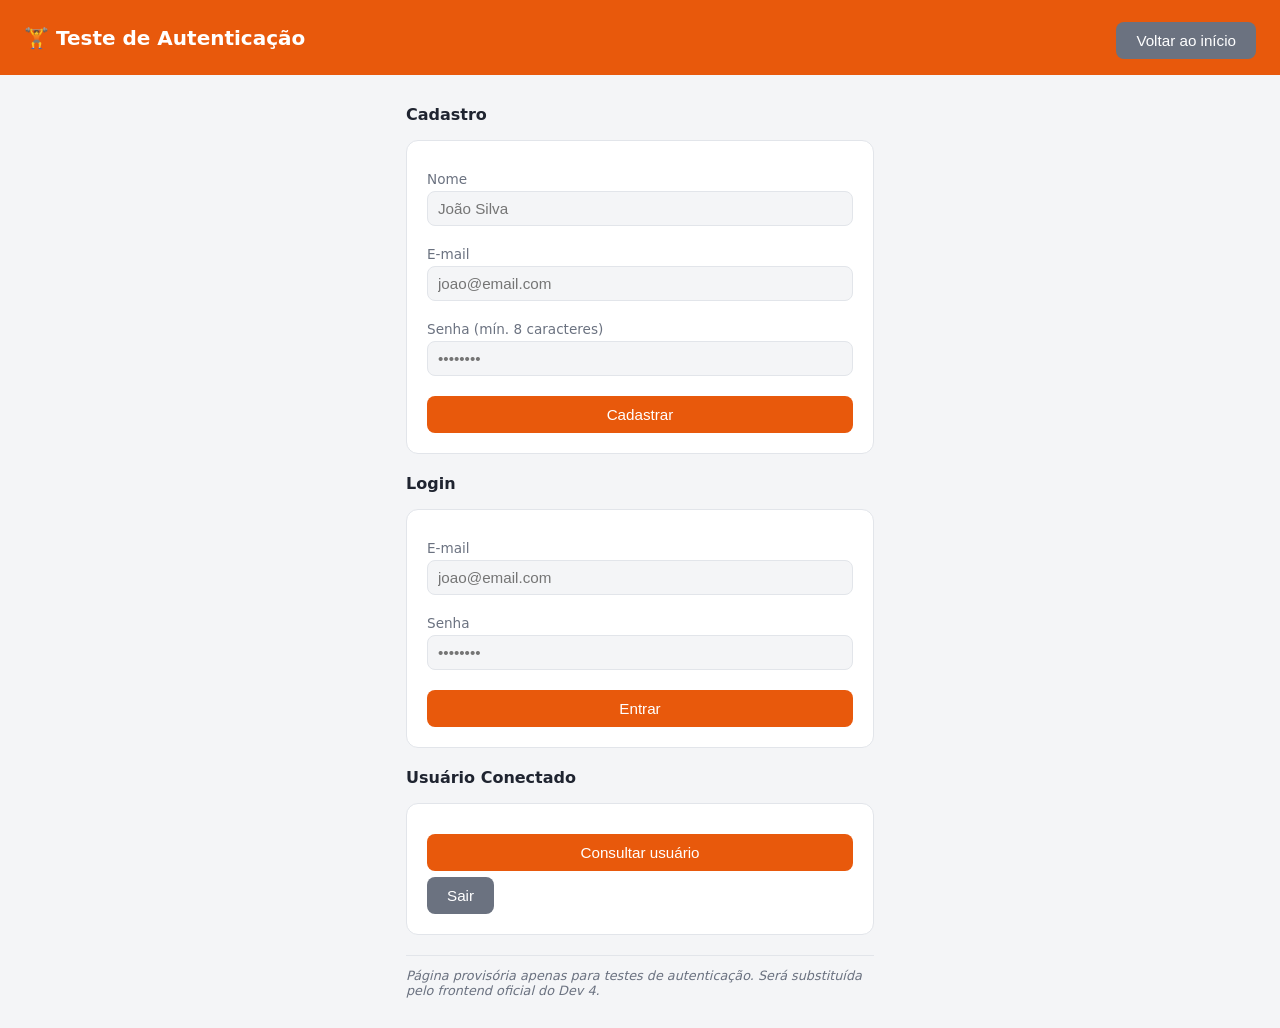
==== public/teste-auth.html @ 7e8d9509 "Implementa autenticacao Flask e atualiza documentacao" ====
<!DOCTYPE html>
<html lang="pt-BR">
<head>
<meta charset="UTF-8">
<meta name="viewport" content="width=device-width, initial-scale=1">
<title>Teste de Autenticação - FitFATEC</title>
<style>
  * { box-sizing: border-box; }
  body { font-family: system-ui, -apple-system, "Segoe UI", sans-serif; margin: 0; background: #f4f5f7; color: #1f2430; }
  header { background: #e8590c; color: #fff; padding: 16px 24px; font-size: 1.25rem; font-weight: 600; display: flex; justify-content: space-between; align-items: center; }
  main { max-width: 500px; margin: 30px auto; padding: 0 16px; }
  h2 { font-size: 1rem; margin-bottom: 16px; }
  .card { background: #fff; border: 1px solid #e2e5ea; border-radius: 12px; padding: 20px; margin-bottom: 20px; }
  label { display: block; font-size: 0.85rem; color: #6b7280; margin: 10px 0 4px; }
  input { width: 100%; padding: 8px 10px; border-radius: 8px; font-size: 0.95rem; border: 1px solid #e2e5ea; background: #f4f5f7; margin-bottom: 10px; }
  button { background: #e8590c; color: #fff; border: 0; border-radius: 8px; padding: 10px 20px; font-size: 0.95rem; cursor: pointer; width: 100%; margin-top: 10px; }
  button:hover { background: #c24a08; }
  button:disabled { opacity: .6; cursor: not-allowed; }
  button.secondary { background: #6b7280; width: auto; margin-top: 6px; }
  button.secondary:hover { background: #4b5563; }
  .feedback { margin-top: 10px; padding: 10px 12px; border-radius: 8px; font-size: 0.9rem; display: none; }
  .feedback.sucesso { background: #dcfce7; color: #166534; border: 1px solid #86efac; }
  .feedback.erro { background: #fee2e2; color: #991b1b; border: 1px solid #fca5a5; }
  .feedback.processando { background: #eef2ff; color: #3730a3; border: 1px solid #c7d2fe; }
  #usuario { font-weight: 600; }
  .aviso { font-size: 0.8rem; color: #6b7280; margin-top: 20px; border-top: 1px solid #e2e5ea; padding-top: 12px; font-style: italic; }
</style>
</head>
<body>
<header>
  <div>🏋️ Teste de Autenticação</div>
  <button class="secondary" onclick="voltar()">Voltar ao início</button>
</header>

<main>
  <h2>Cadastro</h2>
  <div class="card">
    <label>Nome</label>
    <input id="cadNome" type="text" placeholder="João Silva">
    <label>E-mail</label>
    <input id="cadEmail" type="email" placeholder="joao@email.com">
    <label>Senha (mín. 8 caracteres)</label>
    <input id="cadSenha" type="password" placeholder="••••••••">
    <button id="btnCadastro" onclick="cadastrar()">Cadastrar</button>
    <div id="msgCadastro" class="feedback"></div>
  </div>

  <h2>Login</h2>
  <div class="card">
    <label>E-mail</label>
    <input id="logEmail" type="email" placeholder="joao@email.com">
    <label>Senha</label>
    <input id="logSenha" type="password" placeholder="••••••••">
    <button id="btnLogin" onclick="login()">Entrar</button>
    <div id="msgLogin" class="feedback"></div>
  </div>

  <h2>Usuário Conectado</h2>
  <div class="card">
    <button id="btnConsultar" onclick="consultarUsuario()">Consultar usuário</button>
    <button class="secondary" id="btnLogout" onclick="logout()">Sair</button>
    <div id="msgUsuario" class="feedback"></div>
  </div>

  <div class="aviso">
    Página provisória apenas para testes de autenticação. Será substituída pelo frontend oficial do Dev 4.
  </div>
</main>

<script>
const API = ""; // mesma origem

function mostrar(id, texto, tipo) {
  const el = document.getElementById(id);
  el.textContent = texto;
  el.className = "feedback " + tipo;
  el.style.display = "block";
}

function esconder(id) {
  const el = document.getElementById(id);
  el.style.display = "none";
}

async function cadastrar() {
  const btn = document.getElementById("btnCadastro");
  btn.disabled = true;
  mostrar("msgCadastro", "Processando...", "processando");
  try {
    const nome = document.getElementById("cadNome").value;
    const email = document.getElementById("cadEmail").value;
    const senha = document.getElementById("cadSenha").value;
    const r = await fetch("/cadastro", {
      method: "POST",
      headers: { "Content-Type": "application/json" },
      body: JSON.stringify({ nome, email, senha }),
    });
    const d = await r.json();
    if (r.ok) {
      mostrar("msgCadastro", d.mensagem, "sucesso");
    } else {
      mostrar("msgCadastro", d.erro || "Erro no cadastro", "erro");
    }
  } catch (e) {
    mostrar("msgCadastro", "Erro de rede: " + e.message, "erro");
  } finally {
    btn.disabled = false;
  }
}

async function login() {
  const btn = document.getElementById("btnLogin");
  btn.disabled = true;
  mostrar("msgLogin", "Processando...", "processando");
  try {
    const email = document.getElementById("logEmail").value;
    const senha = document.getElementById("logSenha").value;
    const r = await fetch("/login", {
      method: "POST",
      headers: { "Content-Type": "application/json" },
      body: JSON.stringify({ email, senha }),
    });
    const d = await r.json();
    if (r.ok) {
      mostrar("msgLogin", "Login realizado: " + d.usuario.nome, "sucesso");
    } else {
      mostrar("msgLogin", d.erro || "Erro no login", "erro");
    }
  } catch (e) {
    mostrar("msgLogin", "Erro de rede: " + e.message, "erro");
  } finally {
    btn.disabled = false;
  }
}

async function consultarUsuario() {
  const btn = document.getElementById("btnConsultar");
  btn.disabled = true;
  mostrar("msgUsuario", "Processando...", "processando");
  try {
    const r = await fetch("/api/me");
    const d = await r.json();
    if (r.ok) {
      mostrar("msgUsuario", "Conectado: " + d.usuario.nome + " (" + d.usuario.email + ") - papel: " + d.usuario.papel, "sucesso");
    } else {
      mostrar("msgUsuario", d.erro || "Não autenticado", "erro");
    }
  } catch (e) {
    mostrar("msgUsuario", "Erro de rede: " + e.message, "erro");
  } finally {
    btn.disabled = false;
  }
}

async function logout() {
  const btn = document.getElementById("btnLogout");
  btn.disabled = true;
  mostrar("msgUsuario", "Processando...", "processando");
  try {
    await fetch("/logout", { method: "POST" });
    mostrar("msgUsuario", "Logout realizado", "sucesso");
  } catch (e) {
    mostrar("msgUsuario", "Erro de rede: " + e.message, "erro");
  } finally {
    btn.disabled = false;
  }
}

function voltar() {
  window.location.href = "/";
}
</script>
</body>
</html>
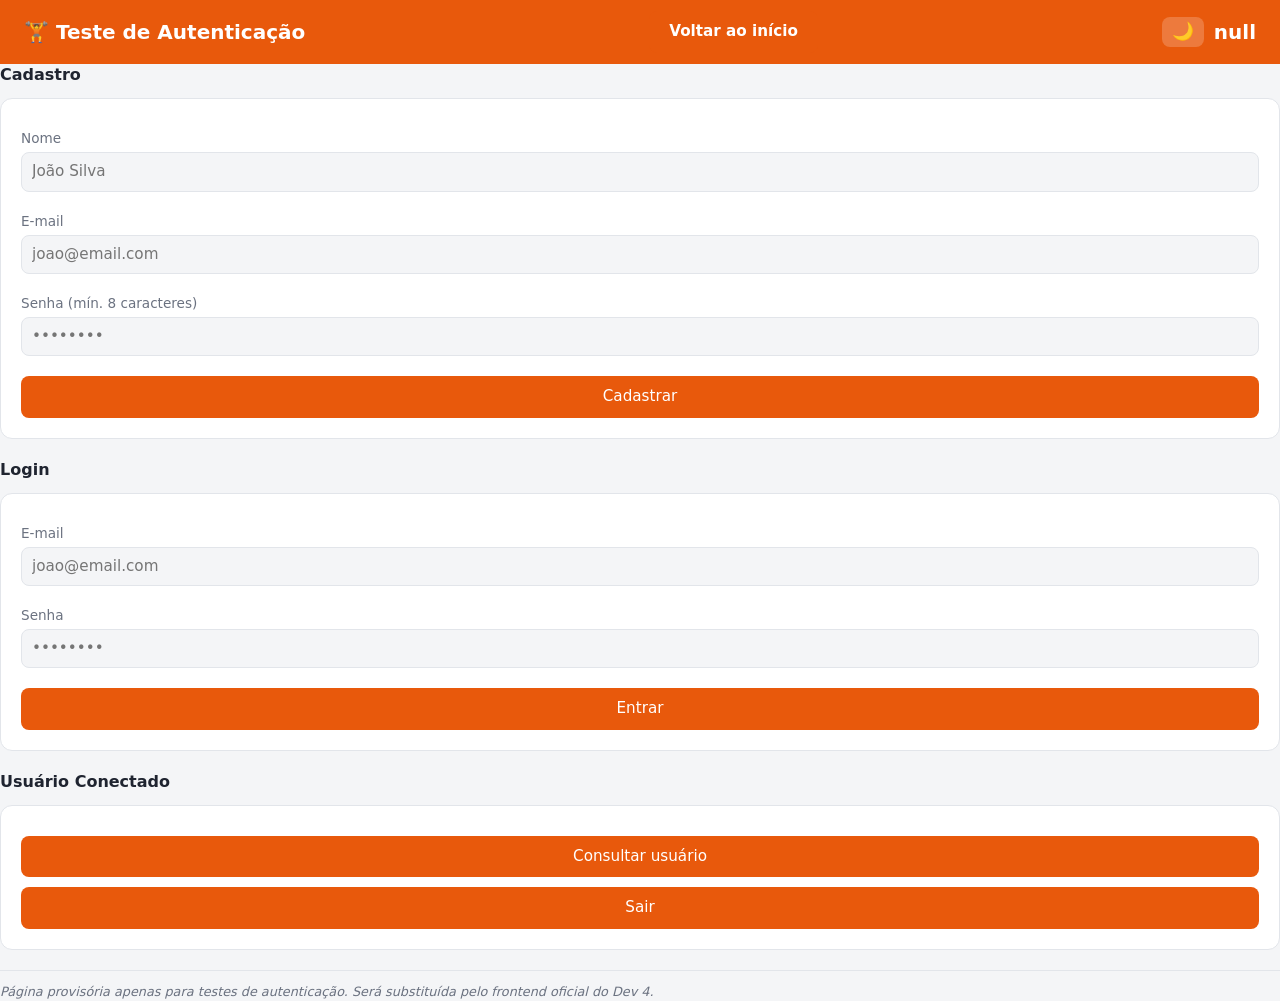
==== commit 671bb498: "Criando um arquivo css e js a parte do html, para ter uma manutenção tranquila. O arquivo JS traz no" ====
--- a/public/teste-auth.html
+++ b/public/teste-auth.html
@@ -4,27 +4,7 @@
 <meta charset="UTF-8">
 <meta name="viewport" content="width=device-width, initial-scale=1">
 <title>Teste de Autenticação - FitFATEC</title>
-<style>
-  * { box-sizing: border-box; }
-  body { font-family: system-ui, -apple-system, "Segoe UI", sans-serif; margin: 0; background: #f4f5f7; color: #1f2430; }
-  header { background: #e8590c; color: #fff; padding: 16px 24px; font-size: 1.25rem; font-weight: 600; display: flex; justify-content: space-between; align-items: center; }
-  main { max-width: 500px; margin: 30px auto; padding: 0 16px; }
-  h2 { font-size: 1rem; margin-bottom: 16px; }
-  .card { background: #fff; border: 1px solid #e2e5ea; border-radius: 12px; padding: 20px; margin-bottom: 20px; }
-  label { display: block; font-size: 0.85rem; color: #6b7280; margin: 10px 0 4px; }
-  input { width: 100%; padding: 8px 10px; border-radius: 8px; font-size: 0.95rem; border: 1px solid #e2e5ea; background: #f4f5f7; margin-bottom: 10px; }
-  button { background: #e8590c; color: #fff; border: 0; border-radius: 8px; padding: 10px 20px; font-size: 0.95rem; cursor: pointer; width: 100%; margin-top: 10px; }
-  button:hover { background: #c24a08; }
-  button:disabled { opacity: .6; cursor: not-allowed; }
-  button.secondary { background: #6b7280; width: auto; margin-top: 6px; }
-  button.secondary:hover { background: #4b5563; }
-  .feedback { margin-top: 10px; padding: 10px 12px; border-radius: 8px; font-size: 0.9rem; display: none; }
-  .feedback.sucesso { background: #dcfce7; color: #166534; border: 1px solid #86efac; }
-  .feedback.erro { background: #fee2e2; color: #991b1b; border: 1px solid #fca5a5; }
-  .feedback.processando { background: #eef2ff; color: #3730a3; border: 1px solid #c7d2fe; }
-  #usuario { font-weight: 600; }
-  .aviso { font-size: 0.8rem; color: #6b7280; margin-top: 20px; border-top: 1px solid #e2e5ea; padding-top: 12px; font-style: italic; }
-</style>
+<link rel="stylesheet" href="CSS.css">
 </head>
 <body>
 <header>
@@ -170,5 +150,6 @@
   window.location.href = "/";
 }
 </script>
+<script src="visual.js"></script>
 </body>
 </html>
--- a/public/CSS.css
+++ b/public/CSS.css
@@ -0,0 +1,235 @@
+/* ===== Base ===== */
+:root {
+  --laranja: #e8590c;
+  --laranja-escuro: #c24a08;
+  --fundo: #f4f5f7;
+  --card: #ffffff;
+  --borda: #e2e5ea;
+  --texto: #1f2430;
+  --suave: #6b7280;
+  --altura-topo: 64px;
+}
+
+* { box-sizing: border-box; }
+
+body {
+  margin: 0;
+  min-height: 100vh;
+  display: flex;
+  flex-direction: column;
+  font-family: system-ui, -apple-system, "Segoe UI", Roboto, sans-serif;
+  background: var(--fundo);
+  color: var(--texto);
+  line-height: 1.4;
+}
+
+h2 { font-size: 1rem; margin: 0 0 12px; }
+
+label {
+  display: block;
+  font-size: 0.85rem;
+  color: var(--suave);
+  margin: 10px 0 4px;
+}
+
+input, select {
+  width: 100%;
+  padding: 8px 10px;
+  border: 1px solid var(--borda);
+  border-radius: 8px;
+  background: var(--fundo);
+  color: var(--texto);
+  font: inherit;
+  font-size: 0.95rem;
+}
+
+input:focus-visible, select:focus-visible, button:focus-visible, .btn:focus-visible {
+  outline: 2px solid var(--laranja);
+  outline-offset: 2px;
+}
+
+/* ===== Botões ===== */
+button, .btn {
+  display: inline-block;
+  background: var(--laranja);
+  color: #fff;
+  border: 0;
+  border-radius: 8px;
+  padding: 10px 20px;
+  font: inherit;
+  font-size: 0.95rem;
+  text-align: center;
+  text-decoration: none;
+  cursor: pointer;
+}
+button:hover, .btn:hover { background: var(--laranja-escuro); }
+button:disabled { opacity: .6; cursor: not-allowed; }
+
+.btn-claro { background: #fff; color: var(--laranja); font-weight: 600; padding: 8px 16px; }
+.btn-claro:hover { background: #fff3ea; }
+
+.btn-secundario { background: var(--suave); }
+.btn-secundario:hover { background: #4b5563; }
+
+/* ===== Topo ===== */
+header {
+  height: var(--altura-topo);
+  background: var(--laranja);
+  color: #fff;
+  padding: 0 24px;
+  font-size: 1.25rem;
+  font-weight: 600;
+  display: flex;
+  justify-content: space-between;
+  align-items: center;
+  flex-shrink: 0;
+}
+
+/* ===== Página principal (chat) ===== */
+main.app {
+  flex: 1;
+  width: 100%;
+  max-width: 1100px;
+  margin: 0 auto;
+  padding: 16px;
+  display: grid;
+  grid-template-columns: 320px 1fr;
+  gap: 16px;
+  height: calc(100vh - var(--altura-topo));
+  height: calc(100dvh - var(--altura-topo));
+  min-height: 0;
+}
+
+.painel, .chat, .card {
+  background: var(--card);
+  border: 1px solid var(--borda);
+  border-radius: 12px;
+}
+
+.painel { padding: 20px; overflow-y: auto; }
+
+.risco { margin-top: 20px; padding-top: 16px; border-top: 1px solid var(--borda); }
+.risco-rotulo { font-size: 0.85rem; color: var(--suave); }
+#riscoTexto { font-size: 1.5rem; font-weight: 700; margin: 4px 0 8px; }
+.barra { height: 10px; background: #e9ecef; border-radius: 999px; overflow: hidden; }
+#riscoBarra { height: 100%; width: 0; background: #2f9e44; border-radius: 999px; transition: width .3s, background .3s; }
+
+.chat { display: flex; flex-direction: column; min-height: 0; overflow: hidden; }
+
+#mensagens {
+  flex: 1;
+  min-height: 0;
+  overflow-y: auto;
+  padding: 16px;
+  display: flex;
+  flex-direction: column;
+  gap: 10px;
+}
+
+.msg {
+  max-width: 80%;
+  padding: 10px 14px;
+  border-radius: 14px;
+  white-space: pre-wrap;
+  overflow-wrap: anywhere;
+}
+.msg.bot { align-self: flex-start; background: #f1f3f5; border-bottom-left-radius: 4px; }
+.msg.user { align-self: flex-end; background: var(--laranja); color: #fff; border-bottom-right-radius: 4px; }
+.msg.erro { background: #fee2e2; color: #991b1b; }
+
+#formChat {
+  display: flex;
+  gap: 8px;
+  padding: 12px;
+  border-top: 1px solid var(--borda);
+}
+#formChat input { flex: 1; width: auto; }
+
+/* ===== Página de autenticação ===== */
+main.auth {
+  width: 100%;
+  max-width: 500px;
+  margin: 30px auto;
+  padding: 0 16px;
+}
+.card { padding: 20px; margin-bottom: 20px; }
+.card button { width: 100%; margin-top: 10px; }
+.card button.btn-secundario { width: auto; margin-top: 6px; }
+.card input { margin-bottom: 10px; }
+
+.feedback { margin-top: 10px; padding: 10px 12px; border-radius: 8px; font-size: 0.9rem; display: none; }
+.feedback.sucesso { background: #dcfce7; color: #166534; border: 1px solid #86efac; }
+.feedback.erro { background: #fee2e2; color: #991b1b; border: 1px solid #fca5a5; }
+.feedback.processando { background: #eef2ff; color: #3730a3; border: 1px solid #c7d2fe; }
+
+.aviso { font-size: 0.8rem; color: var(--suave); margin-top: 20px; border-top: 1px solid var(--borda); padding-top: 12px; font-style: italic; }
+
+/* ===== Celular ===== */
+@media (max-width: 760px) {
+  header { padding: 0 16px; font-size: 1.05rem; }
+  main.app { grid-template-columns: 1fr; height: auto; }
+  .painel { overflow: visible; }
+  .chat { height: 70vh; min-height: 420px; }
+  .msg { max-width: 90%; }
+}
+
+/* ===== Melhorias visuais (visual.js) ===== */
+.acoes { display: flex; align-items: center; gap: 10px; }
+.btn-icone { background: rgba(255,255,255,.2); padding: 6px 10px; font-size: 1.1rem; line-height: 1; }
+.btn-icone:hover { background: rgba(255,255,255,.35); }
+
+#mensagens { scroll-behavior: smooth; }
+.msg { animation: entrar .25s ease-out; }
+@keyframes entrar { from { opacity: 0; transform: translateY(6px); } to { opacity: 1; transform: none; } }
+
+/* "digitando..." com três pontinhos */
+.msg.digitando { font-size: 0; min-width: 64px; }
+.msg.digitando::after {
+  content: "● ● ●";
+  font-size: 0.9rem;
+  letter-spacing: 2px;
+  color: var(--suave);
+  animation: piscar 1.2s infinite;
+}
+@keyframes piscar { 0%, 100% { opacity: .25; } 50% { opacity: 1; } }
+
+/* Nível de risco */
+.risco-nivel { margin-top: 8px; font-size: 0.85rem; font-weight: 600; min-height: 1.2em; }
+.risco-nivel.nivel-baixo { color: #2f9e44; }
+.risco-nivel.nivel-moderado { color: #e67700; }
+.risco-nivel.nivel-alto { color: #e03131; }
+
+/* Sugestões rápidas */
+.sugestoes { display: flex; flex-wrap: wrap; gap: 8px; padding: 10px 12px 0; border-top: 1px solid var(--borda); }
+.chip {
+  background: transparent;
+  color: var(--laranja);
+  border: 1px solid var(--laranja);
+  border-radius: 999px;
+  padding: 5px 12px;
+  font-size: 0.82rem;
+}
+.chip:hover { background: var(--laranja); color: #fff; }
+.chip-limpar { margin-left: auto; color: var(--suave); border-color: var(--borda); }
+.chip-limpar:hover { background: var(--suave); border-color: var(--suave); }
+.sugestoes + #formChat { border-top: 0; }
+
+/* Tema escuro */
+:root[data-tema="escuro"] {
+  --fundo: #14161b;
+  --card: #1d2027;
+  --borda: #2f343e;
+  --texto: #e7e9ee;
+  --suave: #9aa1ae;
+  color-scheme: dark;
+}
+:root[data-tema="escuro"] .msg.bot { background: #2a2e37; }
+:root[data-tema="escuro"] .msg.erro { background: #4a1d1d; color: #fecaca; }
+:root[data-tema="escuro"] .barra { background: #2f343e; }
+:root[data-tema="escuro"] .btn-claro { background: #fff; }
+
+@media (prefers-reduced-motion: reduce) {
+  .msg, .msg.digitando::after { animation: none; }
+  #riscoBarra { transition: none; }
+  #mensagens { scroll-behavior: auto; }
+}
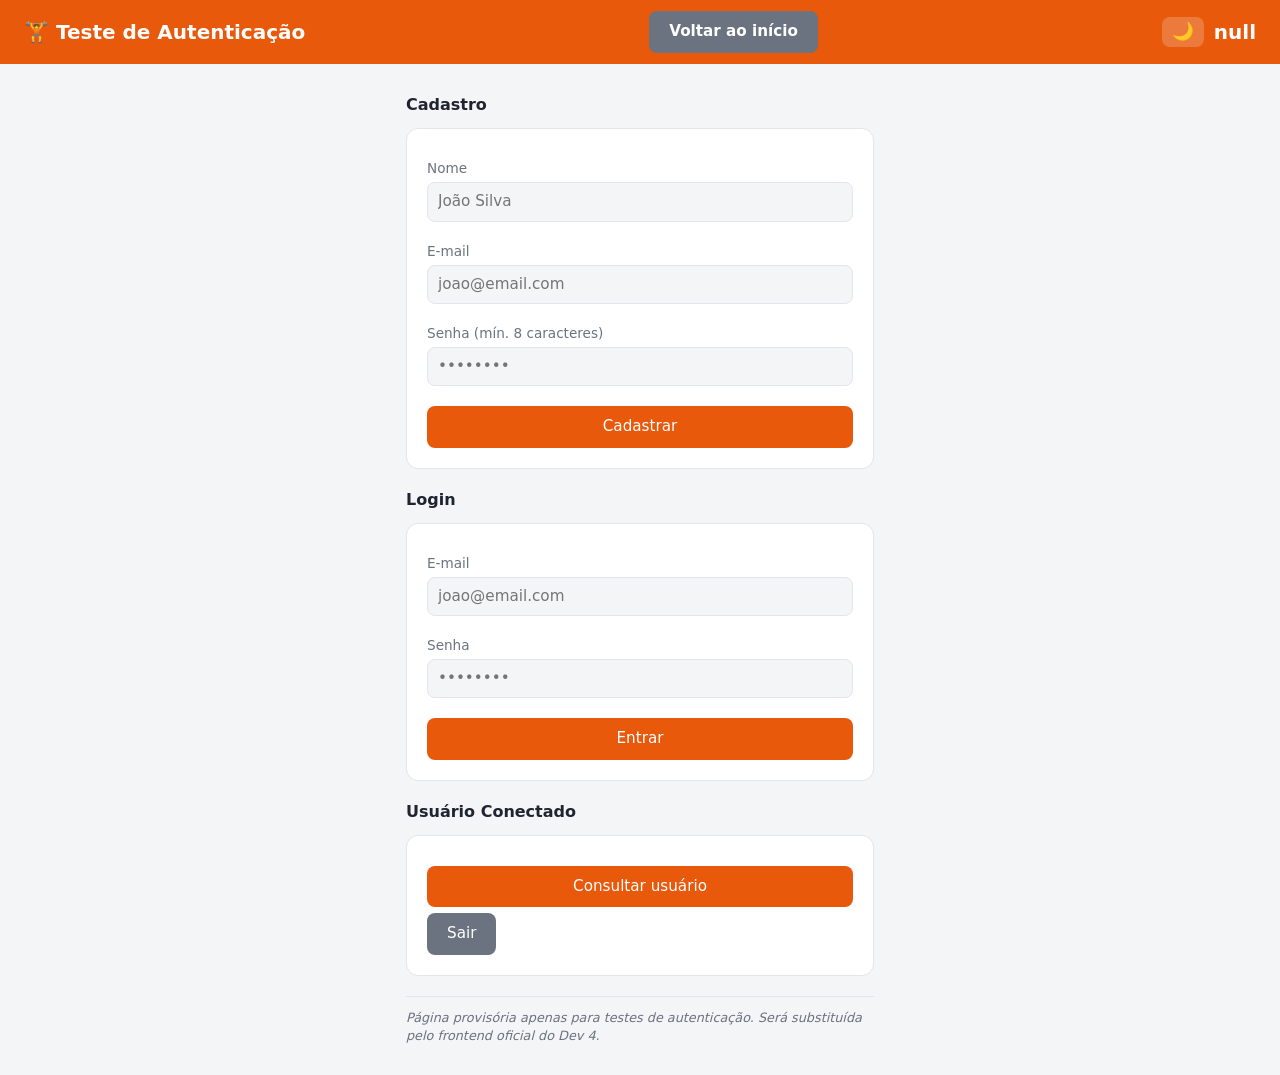
==== commit a2ab873d: "O que foi mudado no projeto FitFATEC e por quê" ====
--- a/public/teste-auth.html
+++ b/public/teste-auth.html
@@ -9,10 +9,10 @@
 <body>
 <header>
   <div>🏋️ Teste de Autenticação</div>
-  <button class="secondary" onclick="voltar()">Voltar ao início</button>
+  <button class="btn-secundario" onclick="voltar()">Voltar ao início</button>
 </header>
 
-<main>
+<main class="auth">
   <h2>Cadastro</h2>
   <div class="card">
     <label>Nome</label>
@@ -38,7 +38,7 @@
   <h2>Usuário Conectado</h2>
   <div class="card">
     <button id="btnConsultar" onclick="consultarUsuario()">Consultar usuário</button>
-    <button class="secondary" id="btnLogout" onclick="logout()">Sair</button>
+    <button class="btn-secundario" id="btnLogout" onclick="logout()">Sair</button>
     <div id="msgUsuario" class="feedback"></div>
   </div>
 
--- a/public/CSS.css
+++ b/public/CSS.css
@@ -233,3 +233,13 @@
   #riscoBarra { transition: none; }
   #mensagens { scroll-behavior: auto; }
 }
+
+/* ===== Kiara (persona) e agendamento ===== */
+.marca { display: flex; align-items: center; gap: 10px; }
+.marca img { border-radius: 50%; background: #fff; }
+.acoes-painel { display: grid; gap: 8px; margin-top: 20px; }
+dialog { border: 1px solid var(--borda); border-radius: 12px; background: var(--card); color: var(--texto); padding: 20px; width: min(420px, 92vw); }
+dialog::backdrop { background: rgba(0, 0, 0, .5); }
+dialog h2 { margin-bottom: 4px; }
+.botoes-dialog { display: flex; gap: 8px; margin-top: 14px; }
+.botoes-dialog button { flex: 1; }
